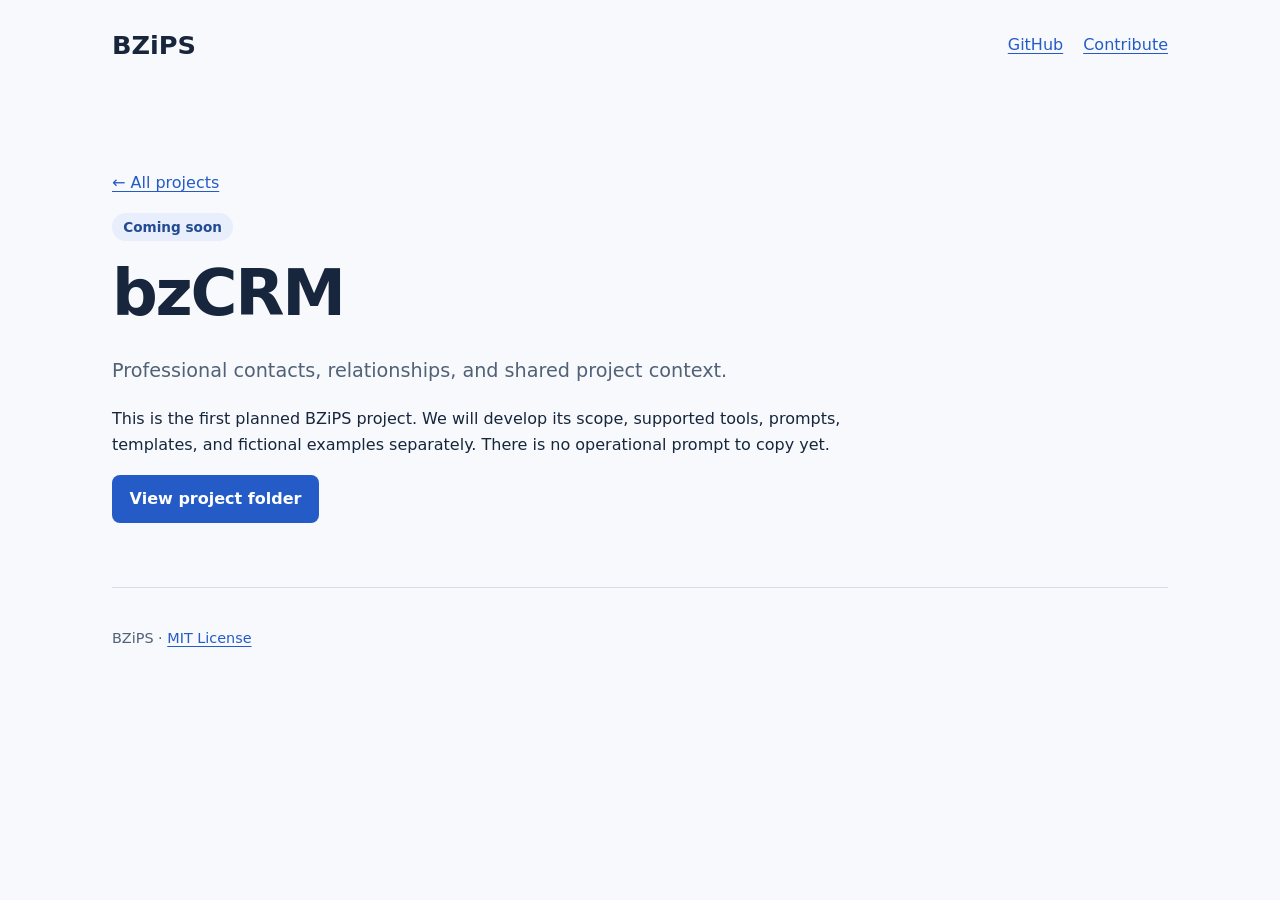
==== docs/projects/bzcrm/index.html @ c2572ebb "Create BZiPS public prompt library foundation Co-authored-by: Copilot <223556219+Copilot@users.norep" ====
<!doctype html>
<html lang="en">
<head>
  <meta charset="utf-8">
  <meta name="viewport" content="width=device-width, initial-scale=1">
  <meta name="description" content="bzCRM: a planned BZiPS project for professional relationships and contact context.">
  <title>bzCRM - BZiPS</title>
  <link rel="stylesheet" href="../../assets/site.css">
  <script src="../../assets/site.js" defer></script>
</head>
<body>
  <a class="skip-link" href="#main">Skip to content</a>
  <header class="shell">
    <a class="brand" href="../../">BZiPS</a>
    <nav aria-label="Main navigation">
      <a href="https://github.com/bethz/bzips">GitHub</a>
      <a href="https://github.com/bethz/bzips/blob/main/CONTRIBUTING.md">Contribute</a>
    </nav>
  </header>
  <main id="main" class="shell">
    <section class="hero">
      <p><a href="../../">&larr; All projects</a></p>
      <span class="badge">Coming soon</span>
      <h1>bzCRM</h1>
      <p class="intro">Professional contacts, relationships, and shared project context.</p>
      <p>This is the first planned BZiPS project. We will develop its scope, supported tools, prompts, templates, and fictional examples separately. There is no operational prompt to copy yet.</p>
      <a class="button" href="https://github.com/bethz/bzips/tree/main/projects/bzcrm">View project folder</a>
    </section>
  </main>
  <footer class="shell">
    <p>BZiPS &middot; <a href="https://github.com/bethz/bzips/blob/main/LICENSE">MIT License</a></p>
  </footer>
</body>
</html>
---- docs/assets/site.css ----
:root {
  color-scheme: light;
  --ink: #17263c;
  --accent: #245bc7;
  --muted: #516176;
  --line: #d4deec;
}
* { box-sizing: border-box; }
body { margin: 0; background: #f7f9fd; color: var(--ink); font: 1rem/1.65 system-ui, sans-serif; }
a { color: var(--accent); text-underline-offset: .2em; }
a:hover { text-decoration-thickness: .15em; }
.shell { width: min(100% - 2.5rem, 66rem); margin-inline: auto; }
header { display: flex; justify-content: space-between; align-items: center; gap: 1rem; padding-block: 1.5rem; }
.brand { color: var(--ink); font-size: 1.6rem; font-weight: 800; text-decoration: none; }
nav { display: flex; flex-wrap: wrap; gap: 1.25rem; }
.hero { padding-block: 4rem; max-width: 50rem; }
.eyebrow { color: var(--accent); font-weight: 700; letter-spacing: .06em; text-transform: uppercase; }
h1 { font-size: clamp(2.3rem, 6vw, 4rem); line-height: 1.15; letter-spacing: -.035em; margin-block: 1rem 1.5rem; }
h2 { font-size: 1.8rem; }
.intro { font-size: 1.2rem; color: var(--muted); }
.button, .copy-button { display: inline-block; border: 0; border-radius: .5rem; background: var(--accent); color: white; padding: .7rem 1.1rem; font: inherit; font-weight: 600; text-decoration: none; cursor: pointer; }
label { display: block; font-weight: 600; margin-bottom: .5rem; }
input { width: 100%; max-width: 40rem; padding: .8rem; border: 1px solid var(--line); border-radius: .5rem; font: inherit; background: white; color: var(--ink); }
.grid { display: grid; grid-template-columns: repeat(auto-fit, minmax(min(100%, 18rem), 1fr)); gap: 1.5rem; margin-top: 1.5rem; }
.card { background: white; border: 1px solid var(--line); border-radius: 1rem; padding: 1.7rem; }
.badge { display: inline-block; background: #e8eefb; color: #234b93; border-radius: 2rem; padding: .2rem .7rem; font-size: .85rem; font-weight: 600; }
.tags, footer { color: var(--muted); font-size: .9rem; }
.section { margin-block: 4rem; max-width: 50rem; }
footer { border-top: 1px solid var(--line); padding-block: 1.5rem; }
pre { overflow: auto; padding: 1rem; background: white; border: 1px solid var(--line); border-radius: .5rem; }
:focus-visible { outline: 3px solid var(--accent); outline-offset: 4px; }
.skip-link { position: absolute; left: 1rem; top: -5rem; background: white; padding: .5rem; z-index: 1; }
.skip-link:focus { top: 1rem; }
[hidden] { display: none !important; }
@media (max-width: 36rem) {
  header { align-items: flex-start; }
  .hero { padding-block: 2rem; }
}
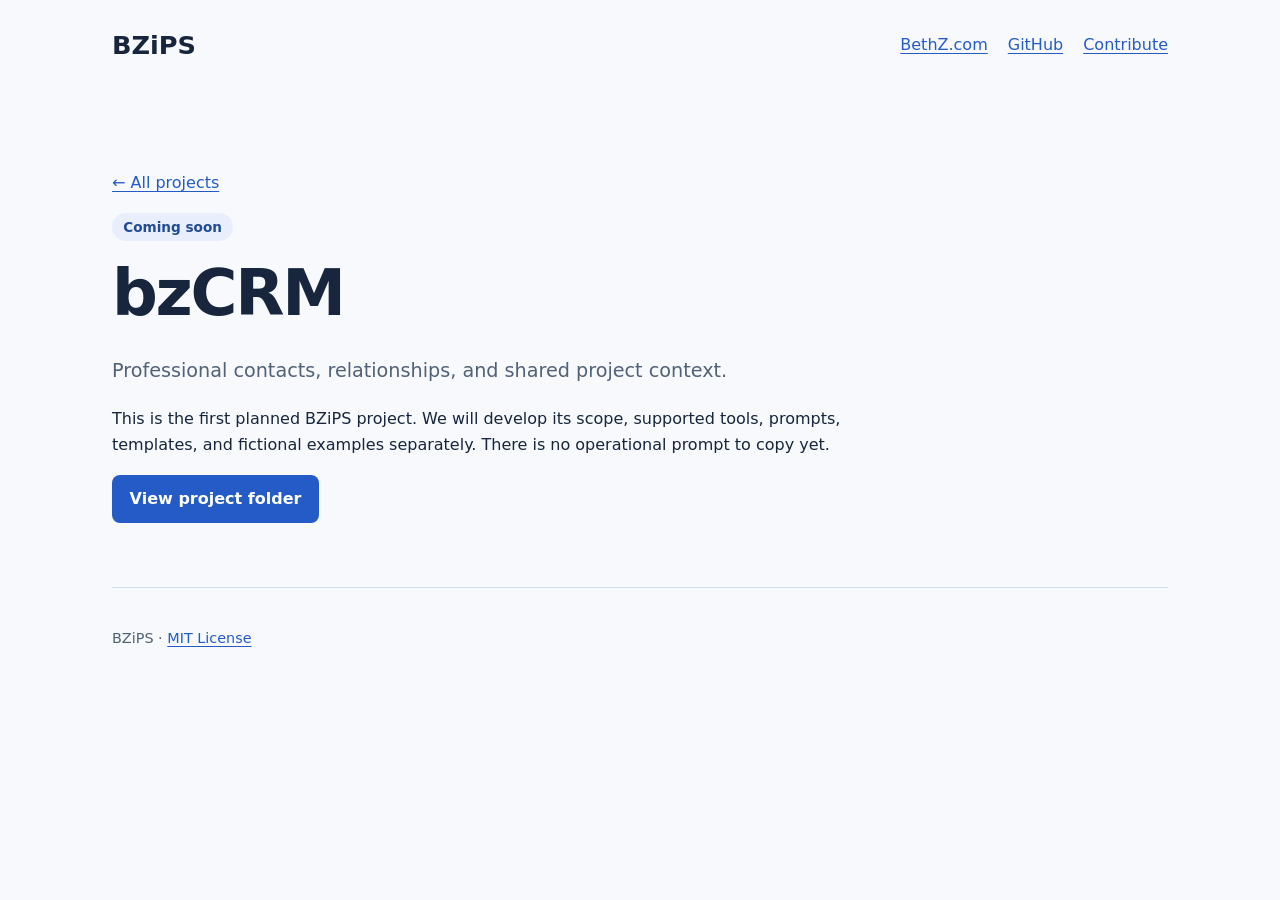
==== commit 83b72122: "Add BethZ.com navigation link Co-authored-by: Copilot <223556219+Copilot@users.noreply.github.com> C" ====
--- a/docs/projects/bzcrm/index.html
+++ b/docs/projects/bzcrm/index.html
@@ -13,6 +13,7 @@
   <header class="shell">
     <a class="brand" href="../../">BZiPS</a>
     <nav aria-label="Main navigation">
+      <a href="https://www.bethz.com">BethZ.com</a>
       <a href="https://github.com/bethz/bzips">GitHub</a>
       <a href="https://github.com/bethz/bzips/blob/main/CONTRIBUTING.md">Contribute</a>
     </nav>
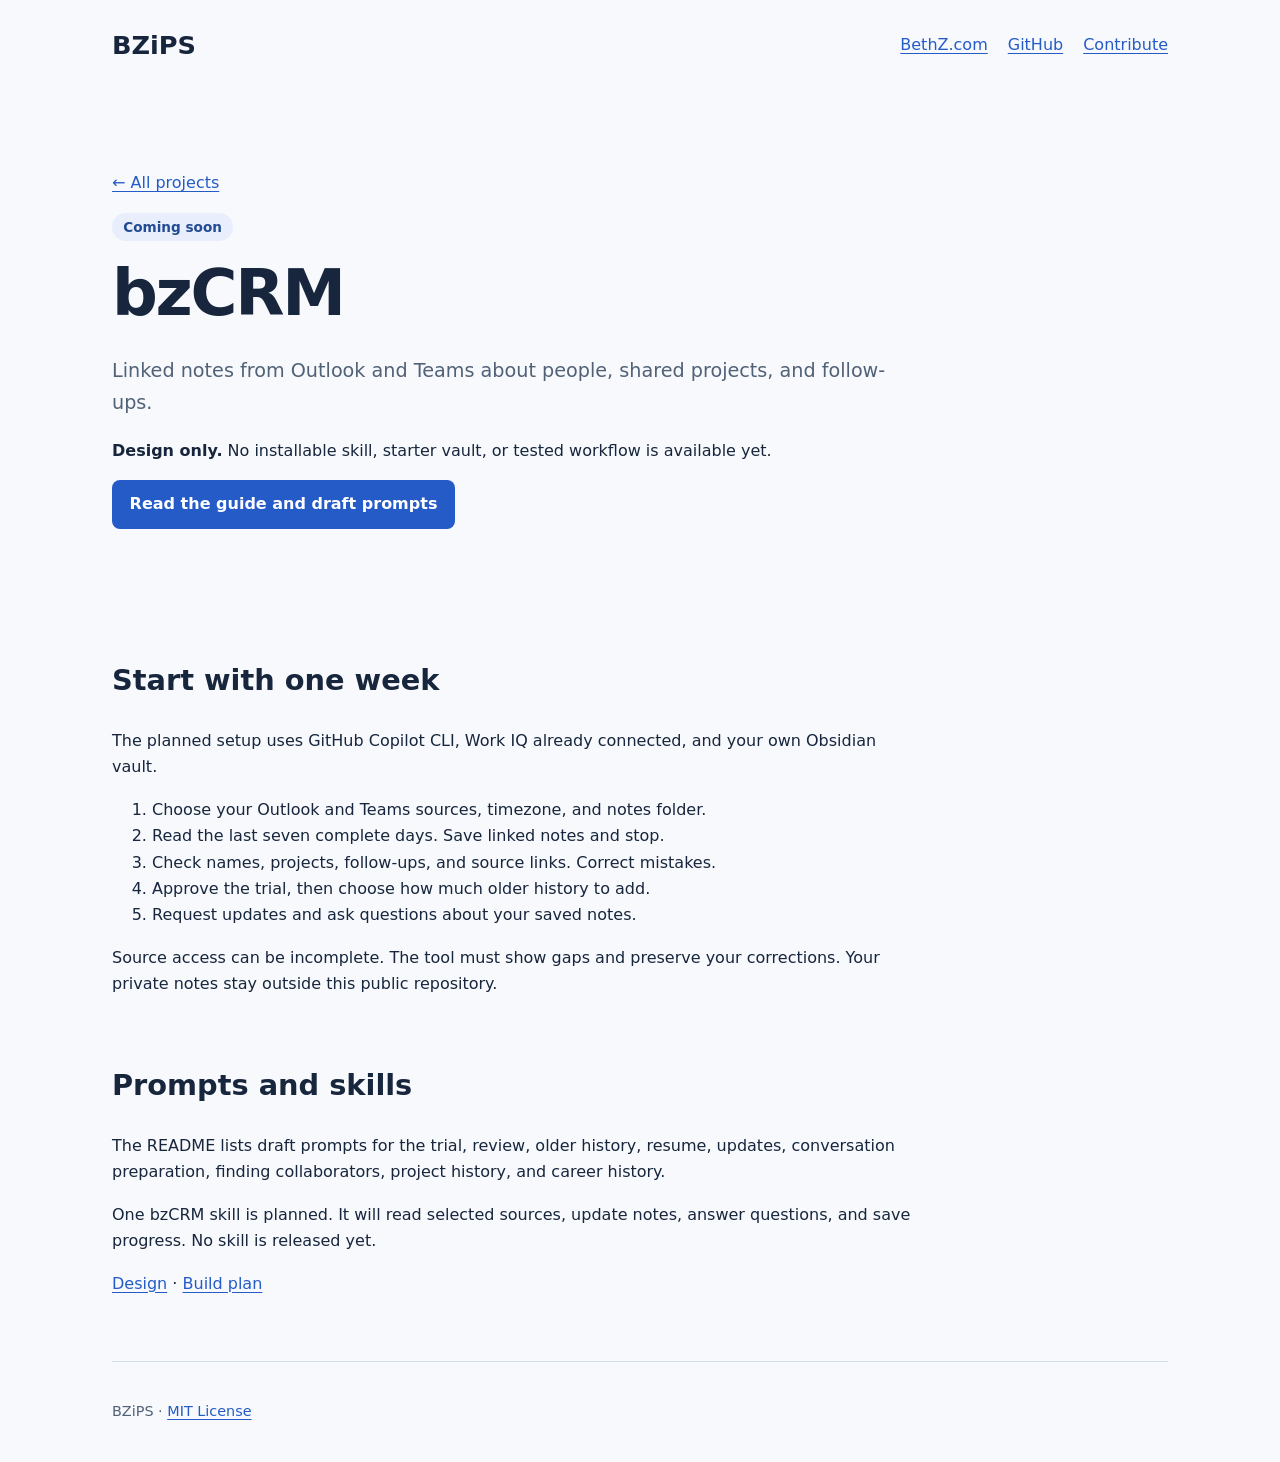
==== commit 2ef7eb11: "Simplify bzCRM docs and explain value beyond contact capture Add the reviewed five benefits, draft p" ====
--- a/docs/projects/bzcrm/index.html
+++ b/docs/projects/bzcrm/index.html
@@ -3,7 +3,7 @@
 <head>
   <meta charset="utf-8">
   <meta name="viewport" content="width=device-width, initial-scale=1">
-  <meta name="description" content="bzCRM: a planned BZiPS project for professional relationships and contact context.">
+  <meta name="description" content="bzCRM: planned linked notes from Outlook and Teams about people, shared projects, and follow-ups.">
   <title>bzCRM - BZiPS</title>
   <link rel="stylesheet" href="../../assets/site.css">
   <script src="../../assets/site.js" defer></script>
@@ -23,9 +23,27 @@
       <p><a href="../../">&larr; All projects</a></p>
       <span class="badge">Coming soon</span>
       <h1>bzCRM</h1>
-      <p class="intro">Professional contacts, relationships, and shared project context.</p>
-      <p>This is the first planned BZiPS project. We will develop its scope, supported tools, prompts, templates, and fictional examples separately. There is no operational prompt to copy yet.</p>
-      <a class="button" href="https://github.com/bethz/bzips/tree/main/projects/bzcrm">View project folder</a>
+      <p class="intro">Linked notes from Outlook and Teams about people, shared projects, and follow-ups.</p>
+      <p><strong>Design only.</strong> No installable skill, starter vault, or tested workflow is available yet.</p>
+      <a class="button" href="https://github.com/bethz/bzips/blob/main/projects/bzcrm/README.md">Read the guide and draft prompts</a>
+    </section>
+    <section class="section" aria-labelledby="setup-heading">
+      <h2 id="setup-heading">Start with one week</h2>
+      <p>The planned setup uses GitHub Copilot CLI, Work IQ already connected, and your own Obsidian vault.</p>
+      <ol>
+        <li>Choose your Outlook and Teams sources, timezone, and notes folder.</li>
+        <li>Read the last seven complete days. Save linked notes and stop.</li>
+        <li>Check names, projects, follow-ups, and source links. Correct mistakes.</li>
+        <li>Approve the trial, then choose how much older history to add.</li>
+        <li>Request updates and ask questions about your saved notes.</li>
+      </ol>
+      <p>Source access can be incomplete. The tool must show gaps and preserve your corrections. Your private notes stay outside this public repository.</p>
+    </section>
+    <section class="section" aria-labelledby="package-heading">
+      <h2 id="package-heading">Prompts and skills</h2>
+      <p>The README lists draft prompts for the trial, review, older history, resume, updates, conversation preparation, finding collaborators, project history, and career history.</p>
+      <p>One bzCRM skill is planned. It will read selected sources, update notes, answer questions, and save progress. No skill is released yet.</p>
+      <p><a href="https://github.com/bethz/bzips/blob/main/projects/bzcrm/DESIGN.md">Design</a> &middot; <a href="https://github.com/bethz/bzips/blob/main/projects/bzcrm/ROADMAP.md">Build plan</a></p>
     </section>
   </main>
   <footer class="shell">
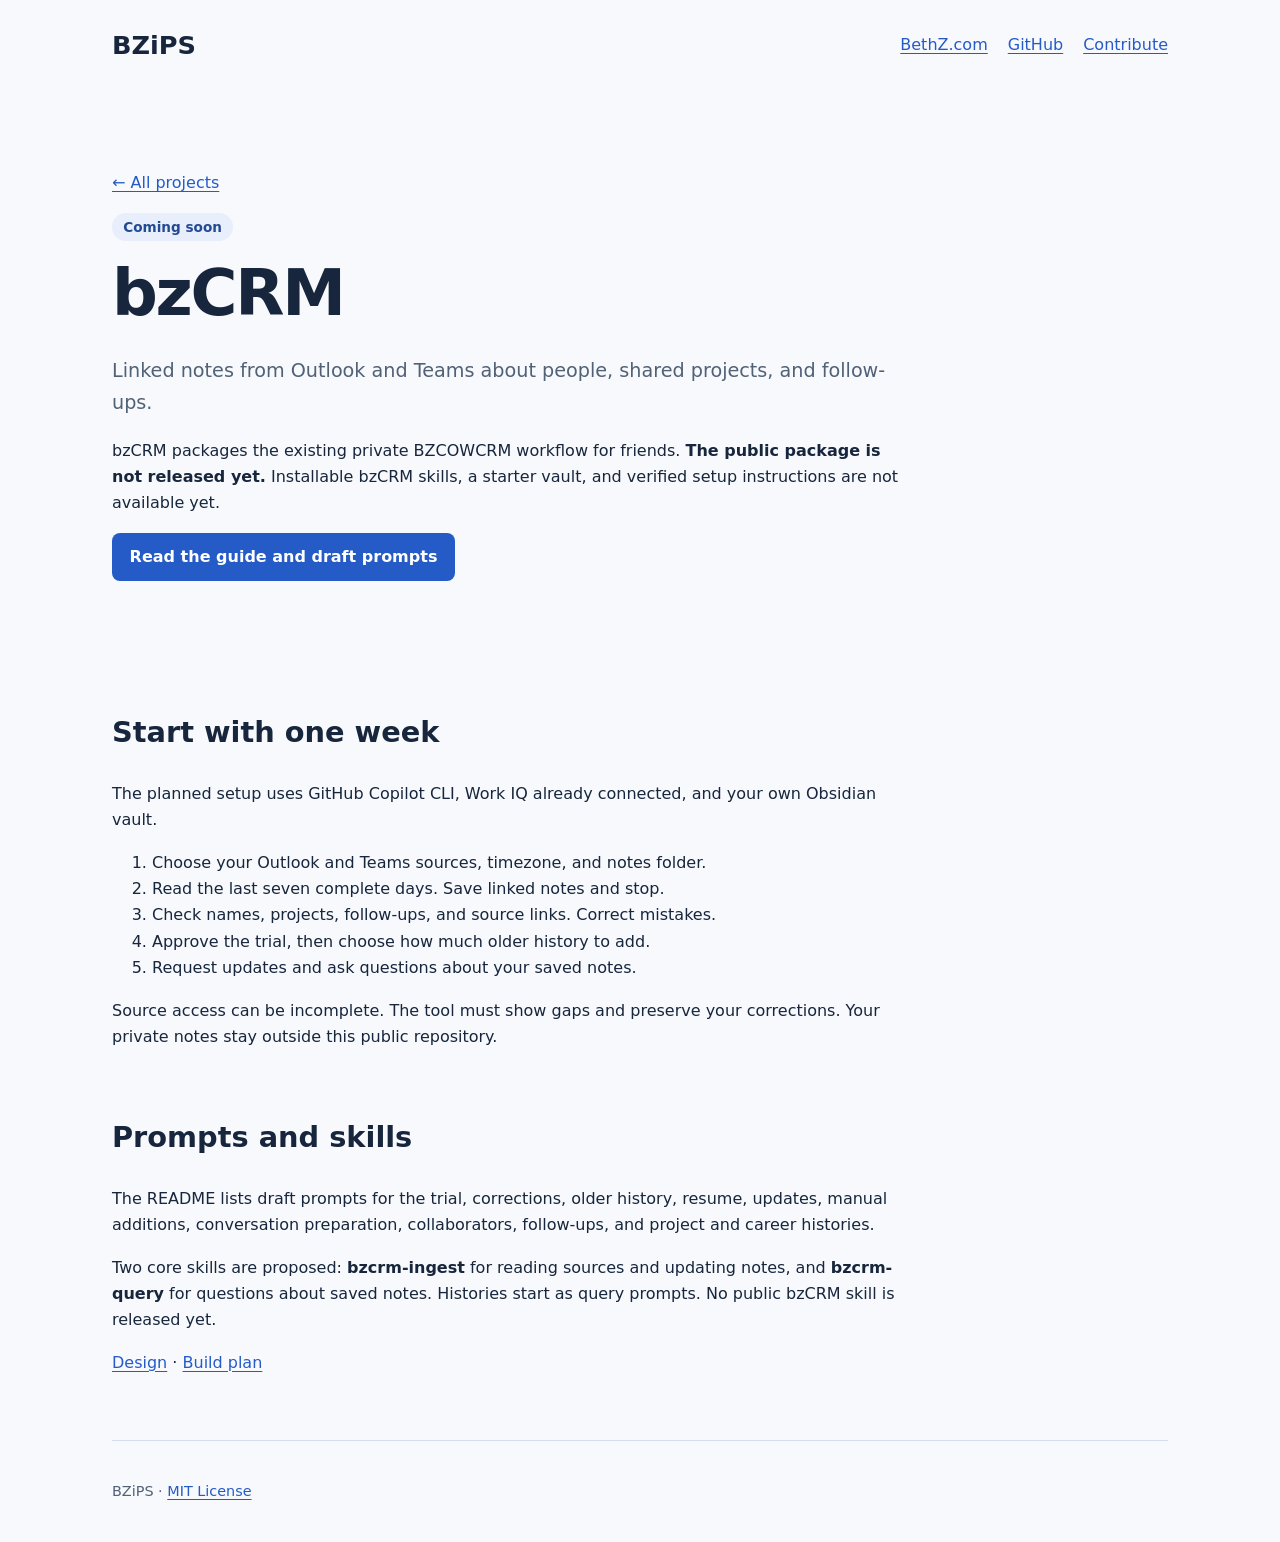
==== commit afd1b76d: "Reframe bzCRM as packaging the working CRM for friends Simplify the roadmap to four steps. Recommend" ====
--- a/docs/projects/bzcrm/index.html
+++ b/docs/projects/bzcrm/index.html
@@ -24,7 +24,7 @@
       <span class="badge">Coming soon</span>
       <h1>bzCRM</h1>
       <p class="intro">Linked notes from Outlook and Teams about people, shared projects, and follow-ups.</p>
-      <p><strong>Design only.</strong> No installable skill, starter vault, or tested workflow is available yet.</p>
+      <p>bzCRM packages the existing private BZCOWCRM workflow for friends. <strong>The public package is not released yet.</strong> Installable bzCRM skills, a starter vault, and verified setup instructions are not available yet.</p>
       <a class="button" href="https://github.com/bethz/bzips/blob/main/projects/bzcrm/README.md">Read the guide and draft prompts</a>
     </section>
     <section class="section" aria-labelledby="setup-heading">
@@ -41,8 +41,8 @@
     </section>
     <section class="section" aria-labelledby="package-heading">
       <h2 id="package-heading">Prompts and skills</h2>
-      <p>The README lists draft prompts for the trial, review, older history, resume, updates, conversation preparation, finding collaborators, project history, and career history.</p>
-      <p>One bzCRM skill is planned. It will read selected sources, update notes, answer questions, and save progress. No skill is released yet.</p>
+      <p>The README lists draft prompts for the trial, corrections, older history, resume, updates, manual additions, conversation preparation, collaborators, follow-ups, and project and career histories.</p>
+      <p>Two core skills are proposed: <strong>bzcrm-ingest</strong> for reading sources and updating notes, and <strong>bzcrm-query</strong> for questions about saved notes. Histories start as query prompts. No public bzCRM skill is released yet.</p>
       <p><a href="https://github.com/bethz/bzips/blob/main/projects/bzcrm/DESIGN.md">Design</a> &middot; <a href="https://github.com/bethz/bzips/blob/main/projects/bzcrm/ROADMAP.md">Build plan</a></p>
     </section>
   </main>
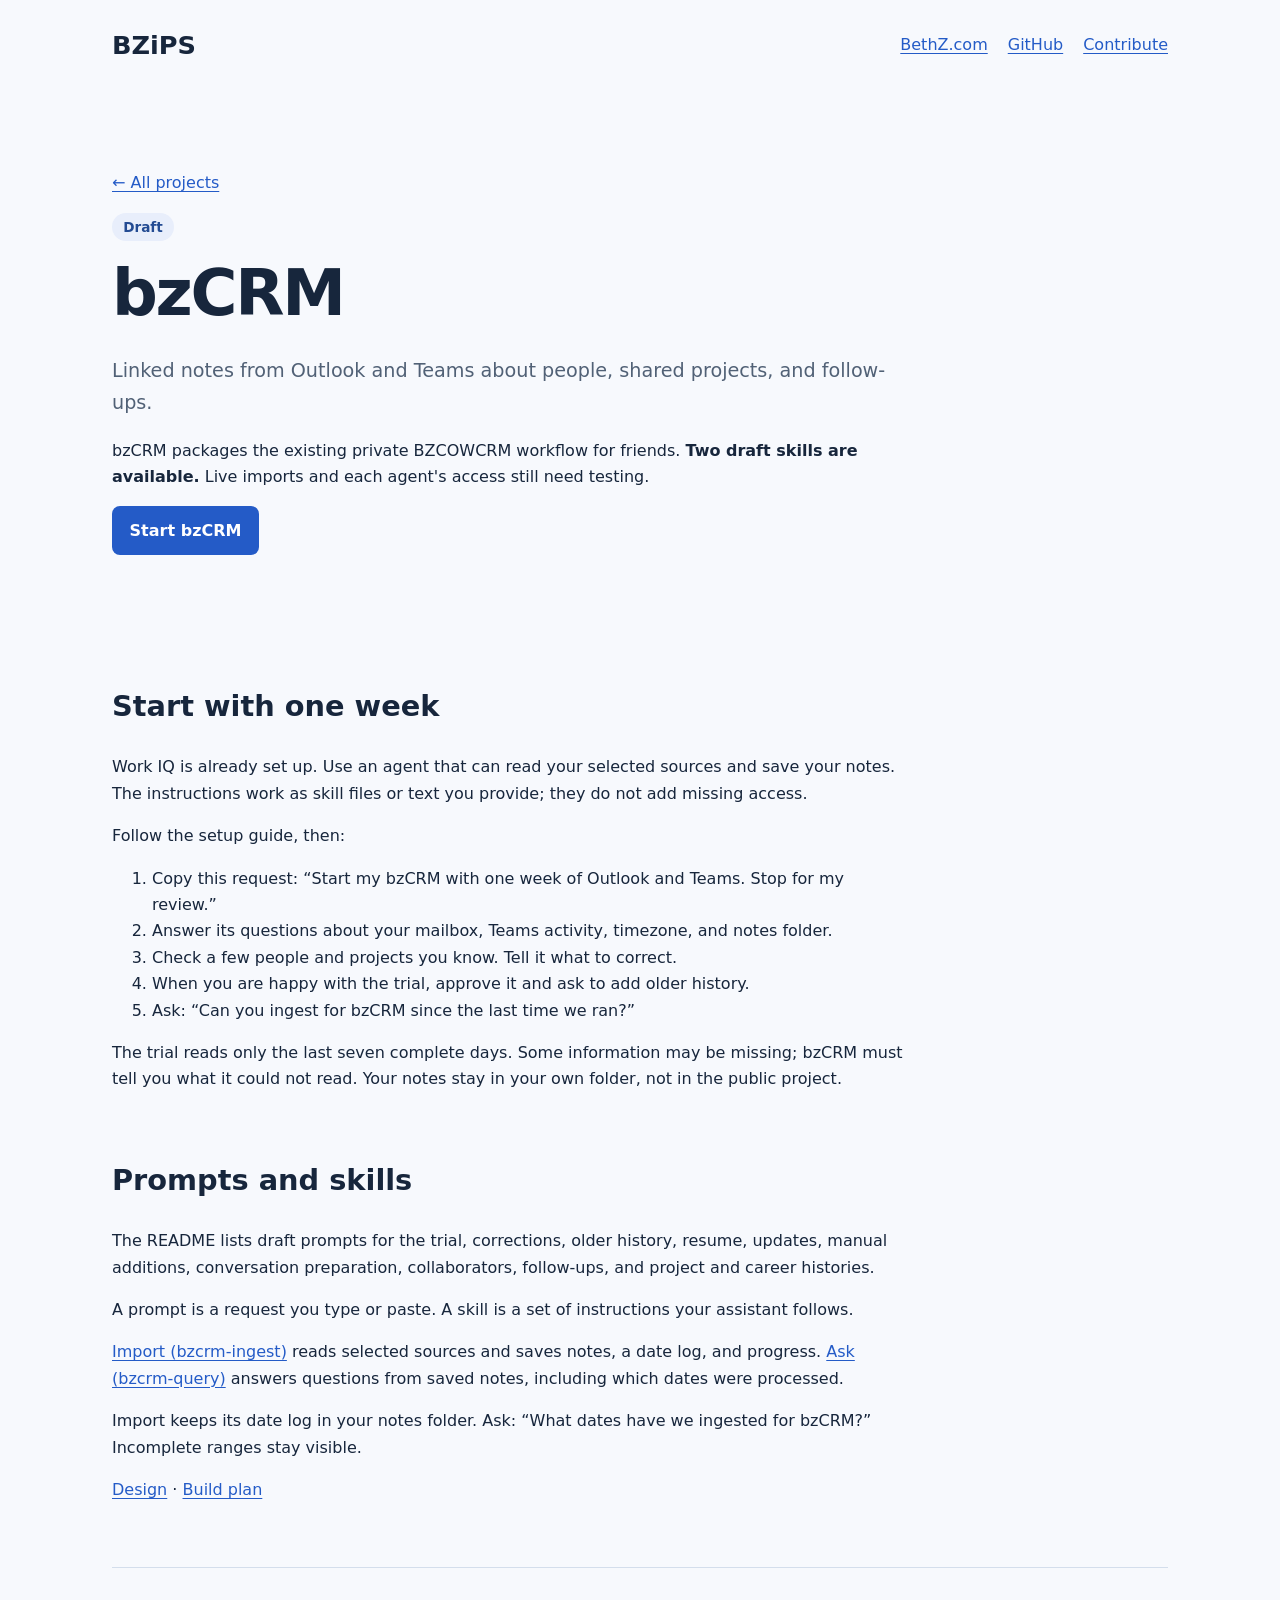
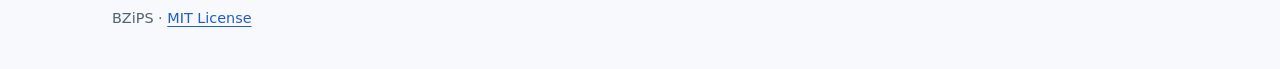
==== commit a1e7b5eb: "Add draft bzCRM Import and Ask skills with persistent date logs Use self-contained STE instructions." ====
--- a/docs/projects/bzcrm/index.html
+++ b/docs/projects/bzcrm/index.html
@@ -3,7 +3,7 @@
 <head>
   <meta charset="utf-8">
   <meta name="viewport" content="width=device-width, initial-scale=1">
-  <meta name="description" content="bzCRM: planned linked notes from Outlook and Teams about people, shared projects, and follow-ups.">
+  <meta name="description" content="bzCRM: draft Import and Ask skills for linked Outlook and Teams notes, shared projects, and follow-ups.">
   <title>bzCRM - BZiPS</title>
   <link rel="stylesheet" href="../../assets/site.css">
   <script src="../../assets/site.js" defer></script>
@@ -21,28 +21,31 @@
   <main id="main" class="shell">
     <section class="hero">
       <p><a href="../../">&larr; All projects</a></p>
-      <span class="badge">Coming soon</span>
+      <span class="badge">Draft</span>
       <h1>bzCRM</h1>
       <p class="intro">Linked notes from Outlook and Teams about people, shared projects, and follow-ups.</p>
-      <p>bzCRM packages the existing private BZCOWCRM workflow for friends. <strong>The public package is not released yet.</strong> Installable bzCRM skills, a starter vault, and verified setup instructions are not available yet.</p>
-      <a class="button" href="https://github.com/bethz/bzips/blob/main/projects/bzcrm/README.md">Read the guide and draft prompts</a>
+      <p>bzCRM packages the existing private BZCOWCRM workflow for friends. <strong>Two draft skills are available.</strong> Live imports and each agent's access still need testing.</p>
+      <a class="button" href="https://github.com/bethz/bzips/blob/main/projects/bzcrm/SETUP.md">Start bzCRM</a>
     </section>
     <section class="section" aria-labelledby="setup-heading">
       <h2 id="setup-heading">Start with one week</h2>
-      <p>The planned setup uses GitHub Copilot CLI, Work IQ already connected, and your own Obsidian vault.</p>
+      <p>Work IQ is already set up. Use an agent that can read your selected sources and save your notes. The instructions work as skill files or text you provide; they do not add missing access.</p>
+      <p>Follow the setup guide, then:</p>
       <ol>
-        <li>Choose your Outlook and Teams sources, timezone, and notes folder.</li>
-        <li>Read the last seven complete days. Save linked notes and stop.</li>
-        <li>Check names, projects, follow-ups, and source links. Correct mistakes.</li>
-        <li>Approve the trial, then choose how much older history to add.</li>
-        <li>Request updates and ask questions about your saved notes.</li>
+        <li>Copy this request: &ldquo;Start my bzCRM with one week of Outlook and Teams. Stop for my review.&rdquo;</li>
+        <li>Answer its questions about your mailbox, Teams activity, timezone, and notes folder.</li>
+        <li>Check a few people and projects you know. Tell it what to correct.</li>
+        <li>When you are happy with the trial, approve it and ask to add older history.</li>
+        <li>Ask: &ldquo;Can you ingest for bzCRM since the last time we ran?&rdquo;</li>
       </ol>
-      <p>Source access can be incomplete. The tool must show gaps and preserve your corrections. Your private notes stay outside this public repository.</p>
+      <p>The trial reads only the last seven complete days. Some information may be missing; bzCRM must tell you what it could not read. Your notes stay in your own folder, not in the public project.</p>
     </section>
     <section class="section" aria-labelledby="package-heading">
       <h2 id="package-heading">Prompts and skills</h2>
       <p>The README lists draft prompts for the trial, corrections, older history, resume, updates, manual additions, conversation preparation, collaborators, follow-ups, and project and career histories.</p>
-      <p>Two core skills are proposed: <strong>bzcrm-ingest</strong> for reading sources and updating notes, and <strong>bzcrm-query</strong> for questions about saved notes. Histories start as query prompts. No public bzCRM skill is released yet.</p>
+      <p>A prompt is a request you type or paste. A skill is a set of instructions your assistant follows.</p>
+      <p><a href="https://github.com/bethz/bzips/blob/main/projects/bzcrm/skills/bzcrm-ingest/SKILL.md">Import (bzcrm-ingest)</a> reads selected sources and saves notes, a date log, and progress. <a href="https://github.com/bethz/bzips/blob/main/projects/bzcrm/skills/bzcrm-query/SKILL.md">Ask (bzcrm-query)</a> answers questions from saved notes, including which dates were processed.</p>
+      <p>Import keeps its date log in your notes folder. Ask: &ldquo;What dates have we ingested for bzCRM?&rdquo; Incomplete ranges stay visible.</p>
       <p><a href="https://github.com/bethz/bzips/blob/main/projects/bzcrm/DESIGN.md">Design</a> &middot; <a href="https://github.com/bethz/bzips/blob/main/projects/bzcrm/ROADMAP.md">Build plan</a></p>
     </section>
   </main>
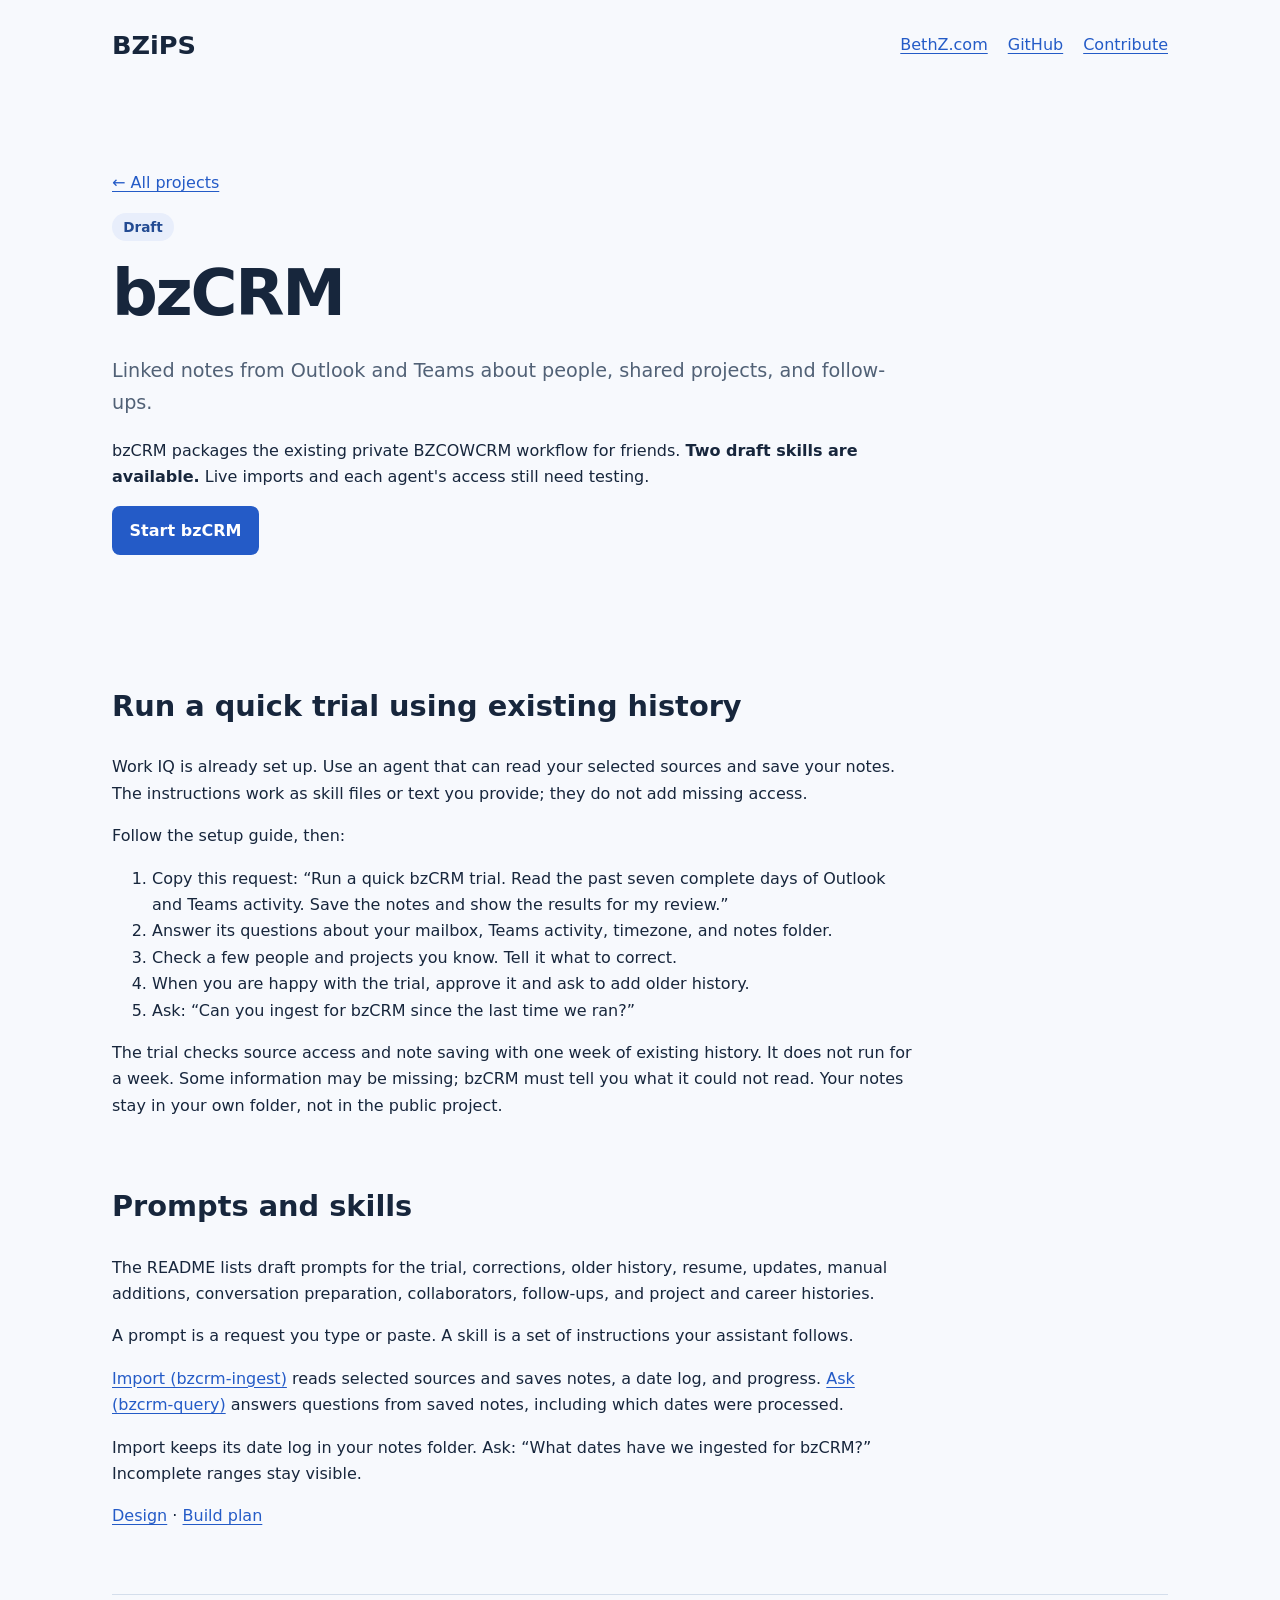
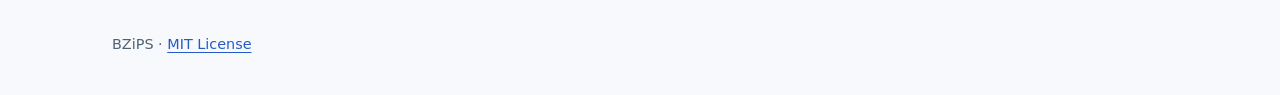
==== commit c8e6c9ca: "Clarify that the quick CRM trial reads one week of existing history Update prompts, guides, the Impo" ====
--- a/docs/projects/bzcrm/index.html
+++ b/docs/projects/bzcrm/index.html
@@ -28,17 +28,17 @@
       <a class="button" href="https://github.com/bethz/bzips/blob/main/projects/bzcrm/SETUP.md">Start bzCRM</a>
     </section>
     <section class="section" aria-labelledby="setup-heading">
-      <h2 id="setup-heading">Start with one week</h2>
+      <h2 id="setup-heading">Run a quick trial using existing history</h2>
       <p>Work IQ is already set up. Use an agent that can read your selected sources and save your notes. The instructions work as skill files or text you provide; they do not add missing access.</p>
       <p>Follow the setup guide, then:</p>
       <ol>
-        <li>Copy this request: &ldquo;Start my bzCRM with one week of Outlook and Teams. Stop for my review.&rdquo;</li>
+        <li>Copy this request: &ldquo;Run a quick bzCRM trial. Read the past seven complete days of Outlook and Teams activity. Save the notes and show the results for my review.&rdquo;</li>
         <li>Answer its questions about your mailbox, Teams activity, timezone, and notes folder.</li>
         <li>Check a few people and projects you know. Tell it what to correct.</li>
         <li>When you are happy with the trial, approve it and ask to add older history.</li>
         <li>Ask: &ldquo;Can you ingest for bzCRM since the last time we ran?&rdquo;</li>
       </ol>
-      <p>The trial reads only the last seven complete days. Some information may be missing; bzCRM must tell you what it could not read. Your notes stay in your own folder, not in the public project.</p>
+      <p>The trial checks source access and note saving with one week of existing history. It does not run for a week. Some information may be missing; bzCRM must tell you what it could not read. Your notes stay in your own folder, not in the public project.</p>
     </section>
     <section class="section" aria-labelledby="package-heading">
       <h2 id="package-heading">Prompts and skills</h2>
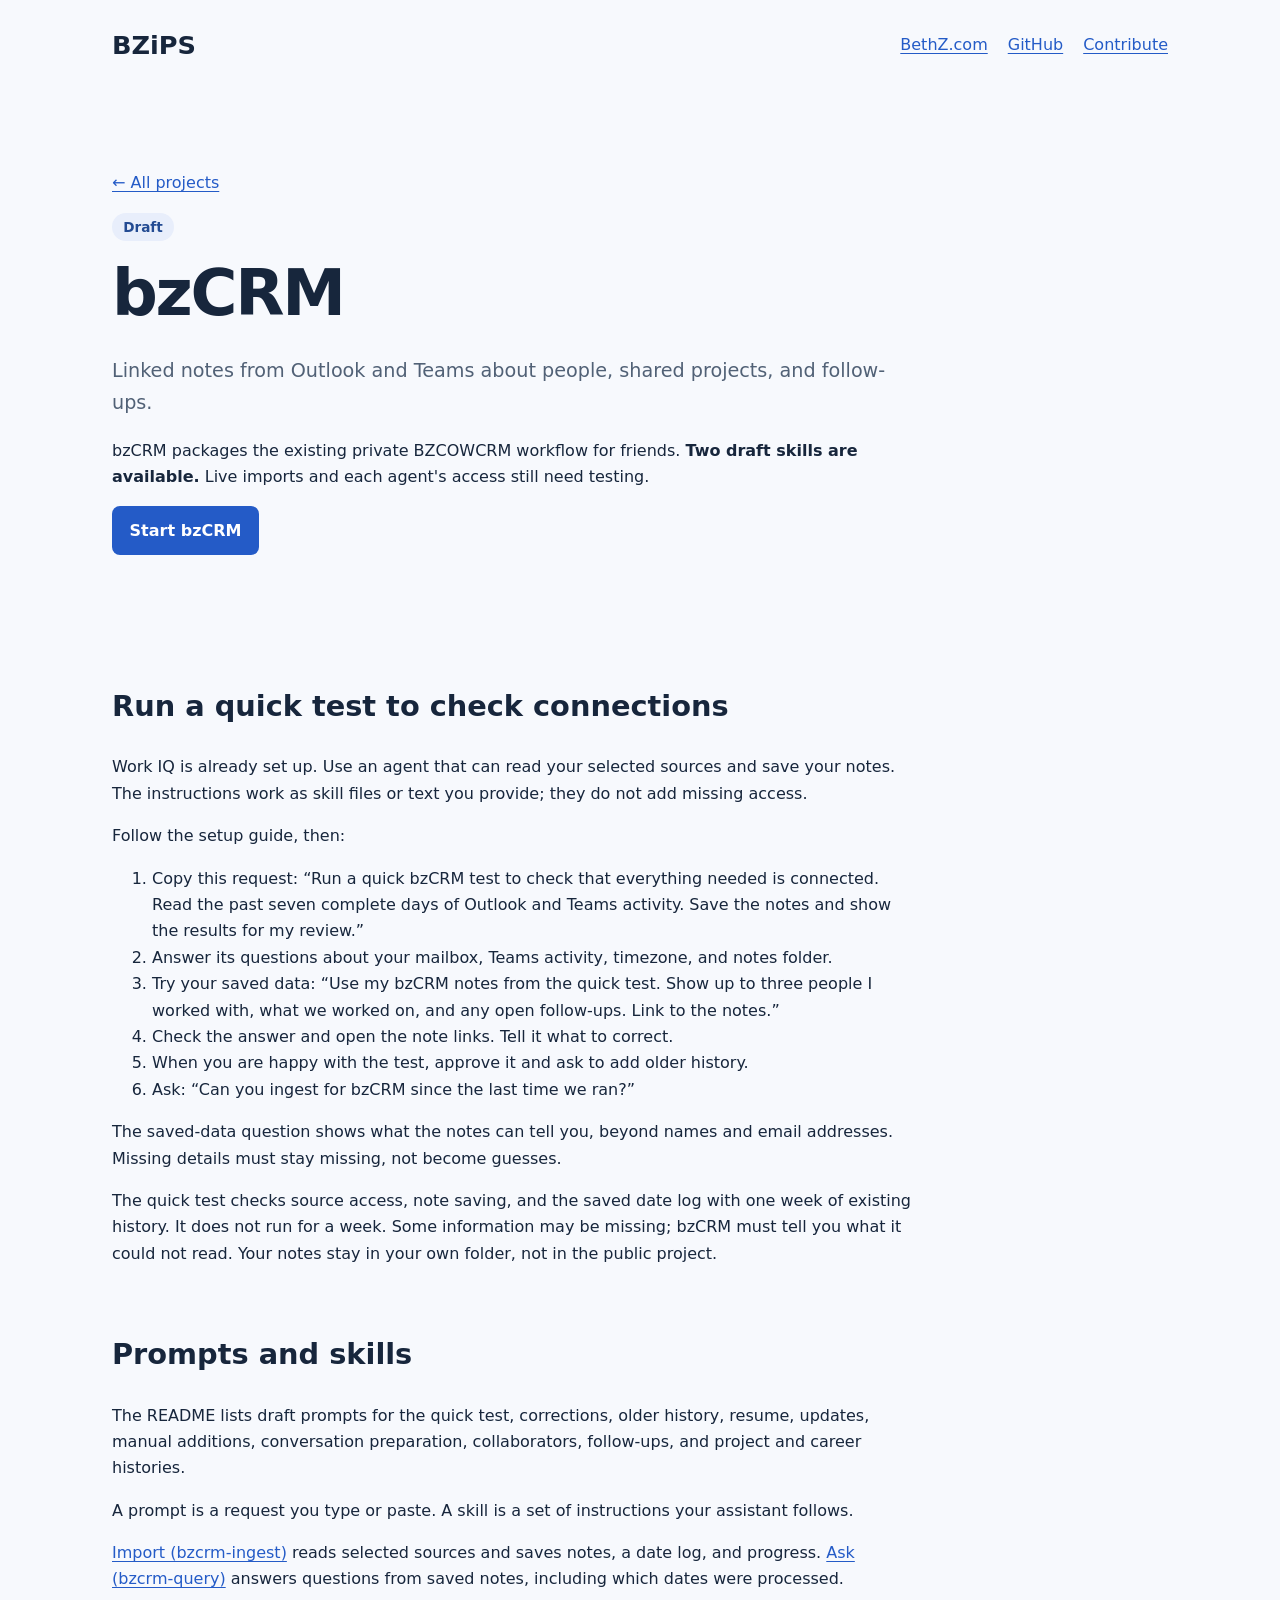
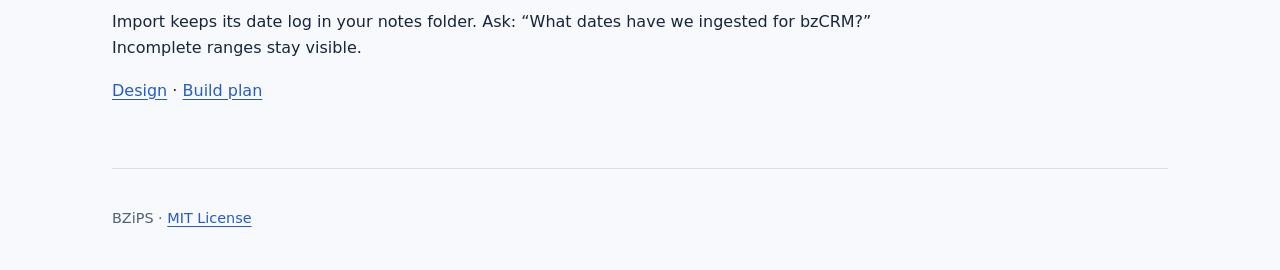
==== commit e3b1794b: "Use quick test wording and provide a saved-data question afterward Clarify connection and storage ch" ====
--- a/docs/projects/bzcrm/index.html
+++ b/docs/projects/bzcrm/index.html
@@ -28,21 +28,23 @@
       <a class="button" href="https://github.com/bethz/bzips/blob/main/projects/bzcrm/SETUP.md">Start bzCRM</a>
     </section>
     <section class="section" aria-labelledby="setup-heading">
-      <h2 id="setup-heading">Run a quick trial using existing history</h2>
+      <h2 id="setup-heading">Run a quick test to check connections</h2>
       <p>Work IQ is already set up. Use an agent that can read your selected sources and save your notes. The instructions work as skill files or text you provide; they do not add missing access.</p>
       <p>Follow the setup guide, then:</p>
       <ol>
-        <li>Copy this request: &ldquo;Run a quick bzCRM trial. Read the past seven complete days of Outlook and Teams activity. Save the notes and show the results for my review.&rdquo;</li>
+        <li>Copy this request: &ldquo;Run a quick bzCRM test to check that everything needed is connected. Read the past seven complete days of Outlook and Teams activity. Save the notes and show the results for my review.&rdquo;</li>
         <li>Answer its questions about your mailbox, Teams activity, timezone, and notes folder.</li>
-        <li>Check a few people and projects you know. Tell it what to correct.</li>
-        <li>When you are happy with the trial, approve it and ask to add older history.</li>
+        <li>Try your saved data: &ldquo;Use my bzCRM notes from the quick test. Show up to three people I worked with, what we worked on, and any open follow-ups. Link to the notes.&rdquo;</li>
+        <li>Check the answer and open the note links. Tell it what to correct.</li>
+        <li>When you are happy with the test, approve it and ask to add older history.</li>
         <li>Ask: &ldquo;Can you ingest for bzCRM since the last time we ran?&rdquo;</li>
       </ol>
-      <p>The trial checks source access and note saving with one week of existing history. It does not run for a week. Some information may be missing; bzCRM must tell you what it could not read. Your notes stay in your own folder, not in the public project.</p>
+      <p>The saved-data question shows what the notes can tell you, beyond names and email addresses. Missing details must stay missing, not become guesses.</p>
+      <p>The quick test checks source access, note saving, and the saved date log with one week of existing history. It does not run for a week. Some information may be missing; bzCRM must tell you what it could not read. Your notes stay in your own folder, not in the public project.</p>
     </section>
     <section class="section" aria-labelledby="package-heading">
       <h2 id="package-heading">Prompts and skills</h2>
-      <p>The README lists draft prompts for the trial, corrections, older history, resume, updates, manual additions, conversation preparation, collaborators, follow-ups, and project and career histories.</p>
+      <p>The README lists draft prompts for the quick test, corrections, older history, resume, updates, manual additions, conversation preparation, collaborators, follow-ups, and project and career histories.</p>
       <p>A prompt is a request you type or paste. A skill is a set of instructions your assistant follows.</p>
       <p><a href="https://github.com/bethz/bzips/blob/main/projects/bzcrm/skills/bzcrm-ingest/SKILL.md">Import (bzcrm-ingest)</a> reads selected sources and saves notes, a date log, and progress. <a href="https://github.com/bethz/bzips/blob/main/projects/bzcrm/skills/bzcrm-query/SKILL.md">Ask (bzcrm-query)</a> answers questions from saved notes, including which dates were processed.</p>
       <p>Import keeps its date log in your notes folder. Ask: &ldquo;What dates have we ingested for bzCRM?&rdquo; Incomplete ranges stay visible.</p>
